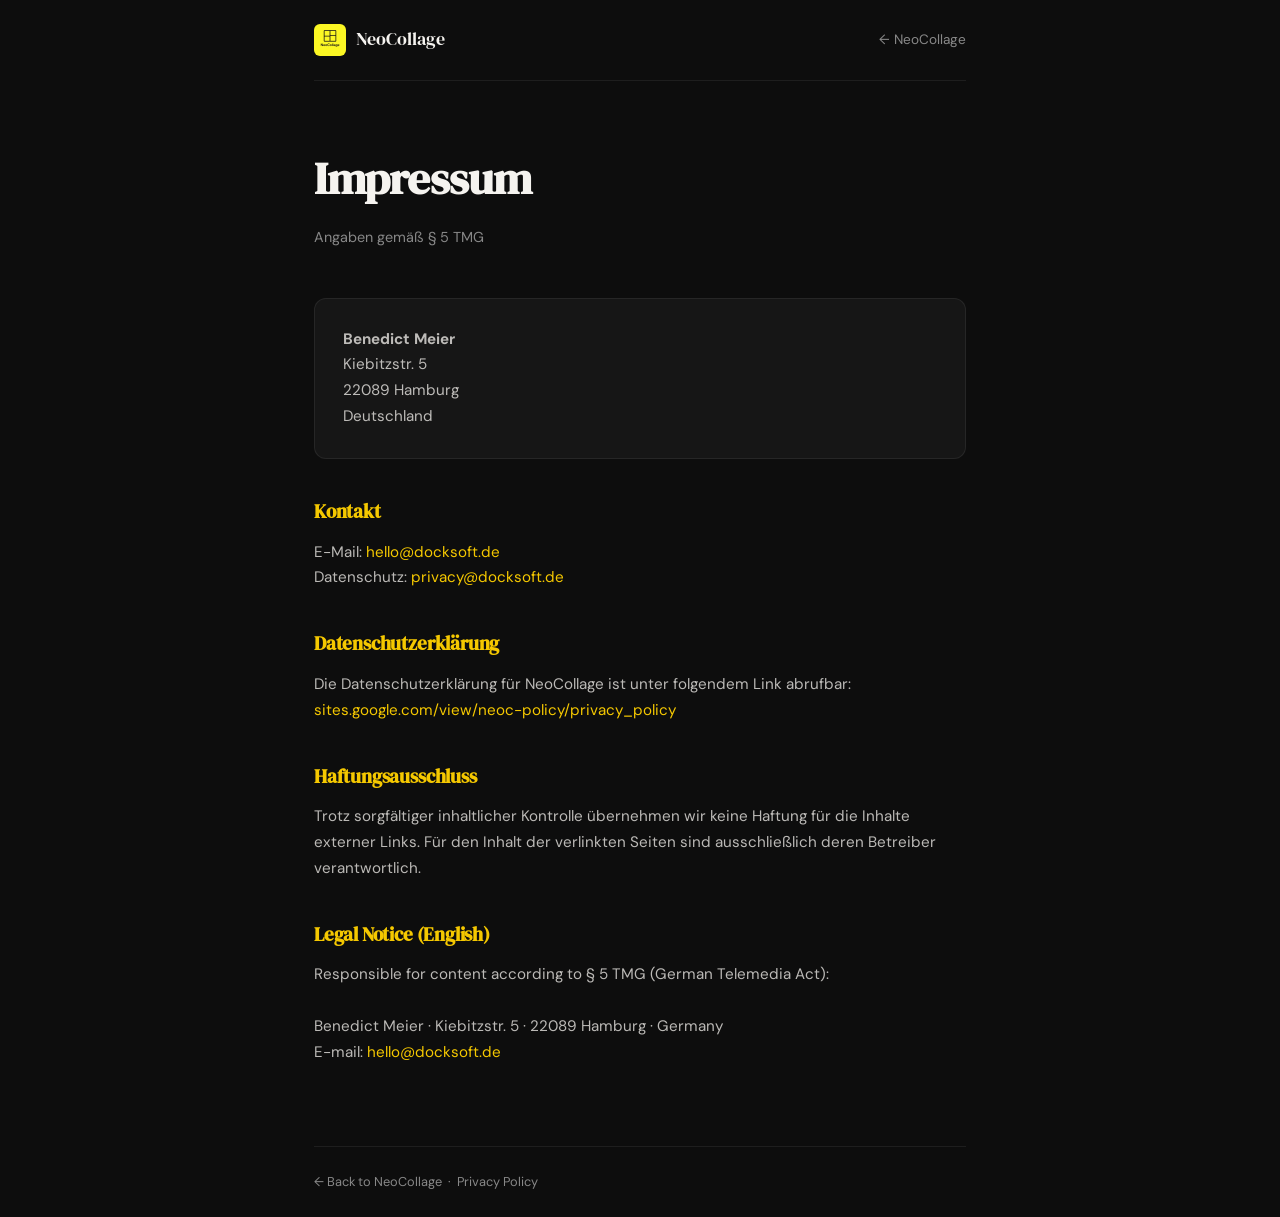
==== impressum.html @ cfe40e35 "Initial deploy" ====
<!DOCTYPE html>
<html lang="de">
<head>
  <meta charset="UTF-8" />
  <meta name="viewport" content="width=device-width, initial-scale=1.0" />
  <title>Impressum – NeoCollage / Docksoft</title>
  <link rel="icon" href="assets/icon.png" />
  <link rel="preconnect" href="https://fonts.googleapis.com" />
  <link rel="preconnect" href="https://fonts.gstatic.com" crossorigin />
  <link href="https://fonts.googleapis.com/css2?family=DM+Serif+Display:ital@0;1&family=DM+Sans:wght@300;400;500;600&display=swap" rel="stylesheet" />
  <style>
    :root {
      --black: #0d0d0d; --white: #f5f3ef; --yellow: #f5c800;
      --gray: #888; --card-bg: #161616; --border: rgba(255,255,255,0.07);
    }
    *, *::before, *::after { box-sizing: border-box; margin: 0; padding: 0; }
    body {
      background: var(--black); color: var(--white);
      font-family: 'DM Sans', sans-serif; line-height: 1.7;
    }
    .container { max-width: 700px; margin: 0 auto; padding: 0 24px; }
    nav {
      padding: 24px 0; display: flex; align-items: center;
      justify-content: space-between; border-bottom: 1px solid var(--border);
    }
    .nav-brand { display: flex; align-items: center; gap: 10px; text-decoration: none; color: var(--white); }
    .nav-brand img { width: 32px; height: 32px; border-radius: 6px; }
    .nav-brand span { font-family: 'DM Serif Display', serif; font-size: 1.1rem; }
    .back-link { font-size: 0.85rem; color: var(--gray); text-decoration: none; }
    .back-link:hover { color: var(--white); }
    main { padding: 60px 0 80px; }
    h1 {
      font-family: 'DM Serif Display', serif;
      font-size: clamp(2rem, 4vw, 2.8rem);
      letter-spacing: -0.02em;
      margin-bottom: 8px;
    }
    .subtitle { color: var(--gray); font-size: 0.9rem; margin-bottom: 48px; }
    h2 {
      font-family: 'DM Serif Display', serif;
      font-size: 1.2rem; color: var(--yellow);
      margin: 36px 0 12px;
      letter-spacing: -0.01em;
    }
    p, address { font-size: 0.95rem; color: rgba(245,243,239,0.75); font-style: normal; }
    a { color: var(--yellow); text-decoration: none; }
    a:hover { text-decoration: underline; }
    .card {
      background: var(--card-bg); border: 1px solid var(--border);
      border-radius: 12px; padding: 28px; margin-top: 12px;
    }
    footer {
      border-top: 1px solid var(--border);
      padding: 24px 0; font-size: 0.8rem; color: var(--gray);
    }
    footer a { color: var(--gray); }
    footer a:hover { color: var(--white); }
  </style>
</head>
<body>
  <div class="container">
    <nav>
      <a class="nav-brand" href="/">
        <img src="assets/neocollage-icon.png" alt="NeoCollage" />
        <span>NeoCollage</span>
      </a>
      <a class="back-link" href="/">← NeoCollage</a>
    </nav>

    <main>
      <h1>Impressum</h1>
      <p class="subtitle">Angaben gemäß § 5 TMG</p>

      <div class="card">
        <address>
          <strong>Benedict Meier</strong><br />
          Kiebitzstr. 5<br />
          22089 Hamburg<br />
          Deutschland
        </address>
      </div>

      <h2>Kontakt</h2>
      <p>
        E-Mail: <a href="mailto:hello@docksoft.de">hello@docksoft.de</a><br />
        Datenschutz: <a href="mailto:privacy@docksoft.de">privacy@docksoft.de</a>
      </p>

      <h2>Datenschutzerklärung</h2>
      <p>
        Die Datenschutzerklärung für NeoCollage ist unter folgendem Link abrufbar:<br />
        <a href="https://sites.google.com/view/neoc-policy/privacy_policy" target="_blank" rel="noopener">
          sites.google.com/view/neoc-policy/privacy_policy
        </a>
      </p>

      <h2>Haftungsausschluss</h2>
      <p>
        Trotz sorgfältiger inhaltlicher Kontrolle übernehmen wir keine Haftung für die Inhalte
        externer Links. Für den Inhalt der verlinkten Seiten sind ausschließlich deren Betreiber
        verantwortlich.
      </p>

      <h2>Legal Notice (English)</h2>
      <p>
        Responsible for content according to § 5 TMG (German Telemedia Act):<br /><br />
        Benedict Meier · Kiebitzstr. 5 · 22089 Hamburg · Germany<br />
        E-mail: <a href="mailto:hello@docksoft.de">hello@docksoft.de</a>
      </p>
    </main>

    <footer>
      <a href="/">← Back to NeoCollage</a> &nbsp;·&nbsp;
      <a href="https://sites.google.com/view/neoc-policy/privacy_policy" target="_blank" rel="noopener">Privacy Policy</a>
    </footer>
  </div>
</body>
</html>
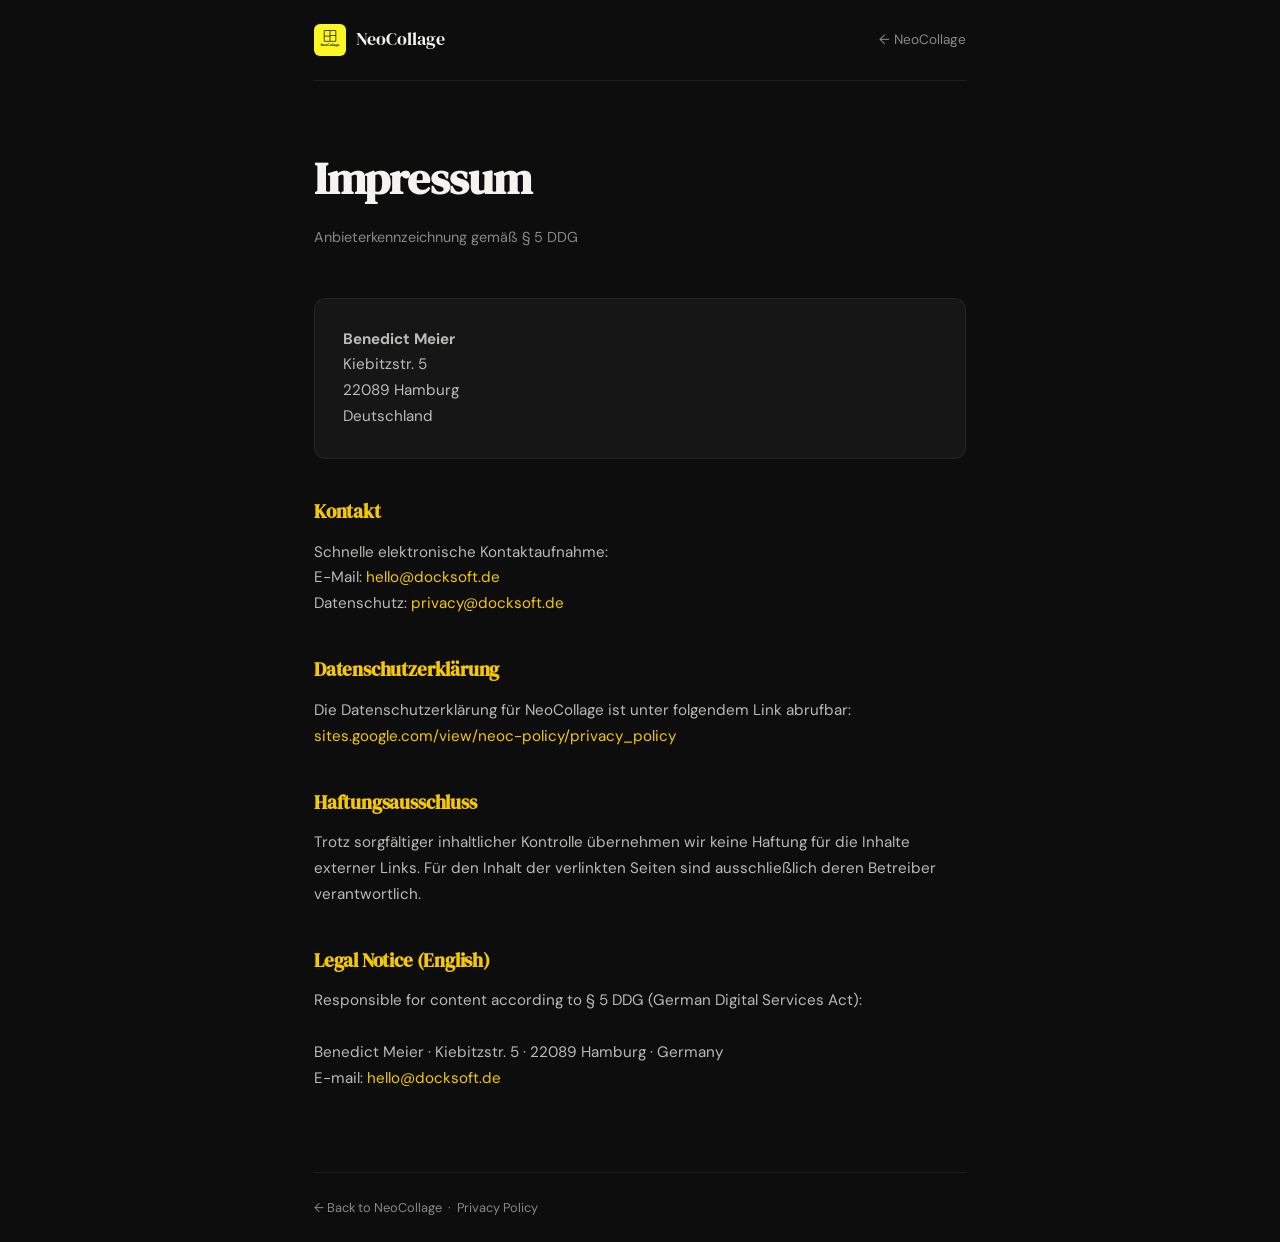
==== commit 60cf0bc8: "Fix cross-browser CSS issues and update Impressum - nav-badge: display inline-flex + line-height 1 (" ====
--- a/impressum.html
+++ b/impressum.html
@@ -3,6 +3,7 @@
 <head>
   <meta charset="UTF-8" />
   <meta name="viewport" content="width=device-width, initial-scale=1.0" />
+  <meta name="robots" content="noindex, nofollow" />
   <title>Impressum – NeoCollage / Docksoft</title>
   <link rel="icon" href="assets/icon.png" />
   <link rel="preconnect" href="https://fonts.googleapis.com" />
@@ -69,7 +70,7 @@
 
     <main>
       <h1>Impressum</h1>
-      <p class="subtitle">Angaben gemäß § 5 TMG</p>
+      <p class="subtitle">Anbieterkennzeichnung gemäß § 5 DDG</p>
 
       <div class="card">
         <address>
@@ -82,6 +83,7 @@
 
       <h2>Kontakt</h2>
       <p>
+        Schnelle elektronische Kontaktaufnahme:<br />
         E-Mail: <a href="mailto:hello@docksoft.de">hello@docksoft.de</a><br />
         Datenschutz: <a href="mailto:privacy@docksoft.de">privacy@docksoft.de</a>
       </p>
@@ -103,7 +105,7 @@
 
       <h2>Legal Notice (English)</h2>
       <p>
-        Responsible for content according to § 5 TMG (German Telemedia Act):<br /><br />
+        Responsible for content according to § 5 DDG (German Digital Services Act):<br /><br />
         Benedict Meier · Kiebitzstr. 5 · 22089 Hamburg · Germany<br />
         E-mail: <a href="mailto:hello@docksoft.de">hello@docksoft.de</a>
       </p>
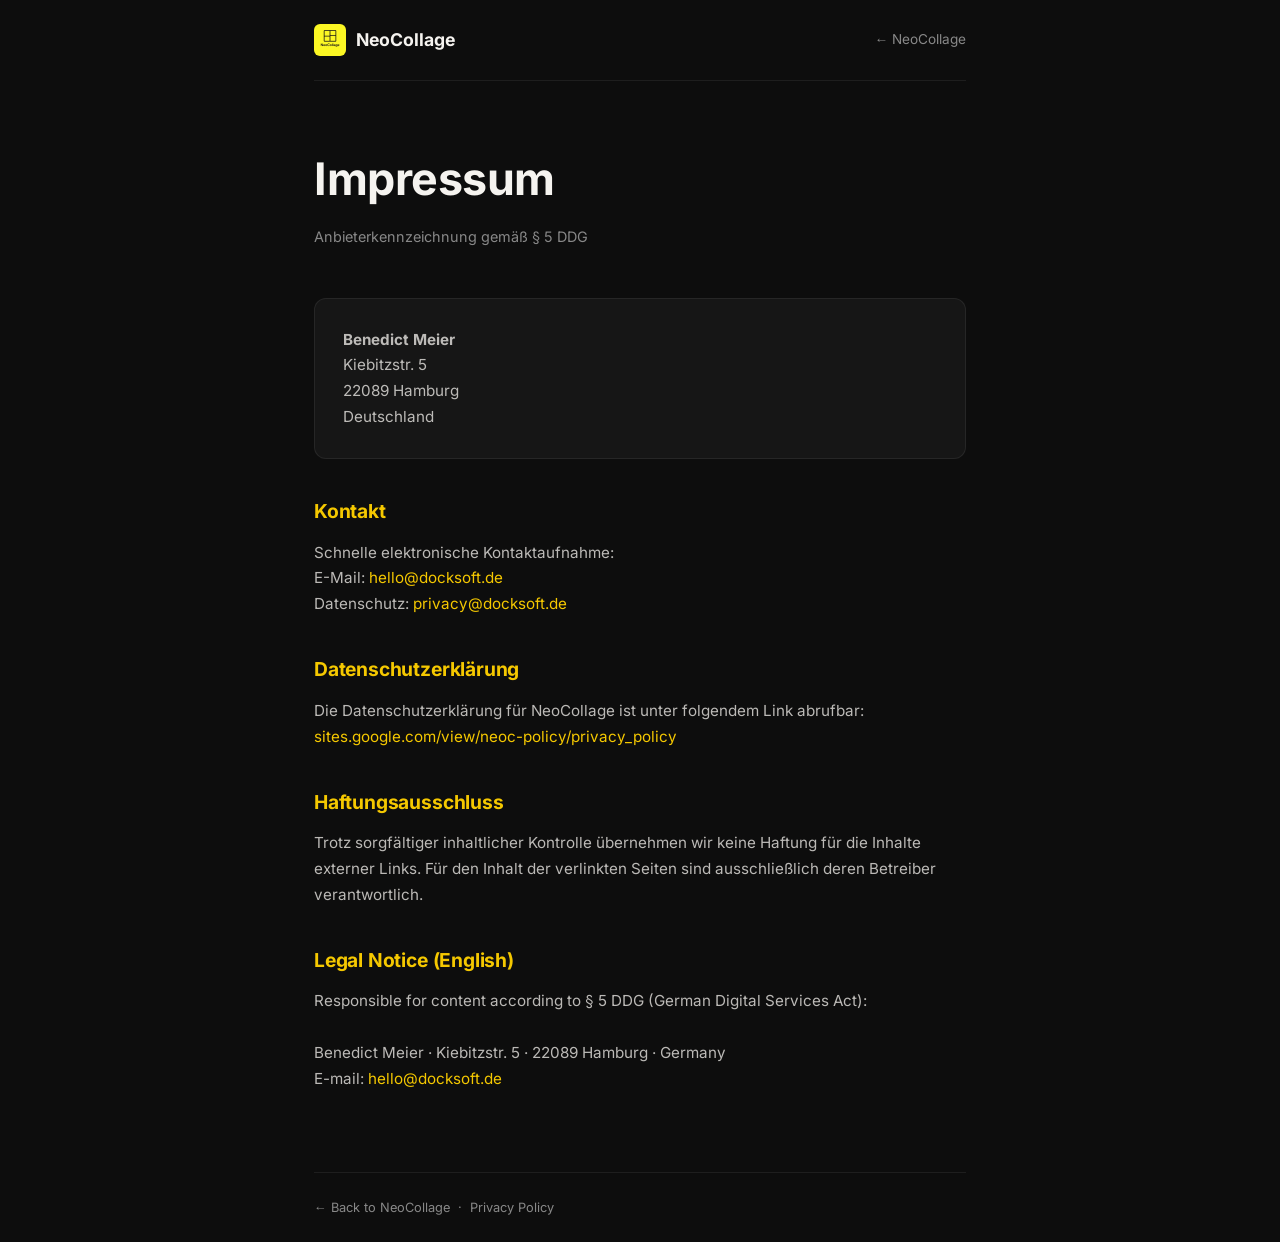
==== commit 1b550a62: "Impressum auf Inter, die DM-Schriften entfernt Beim Aufräumen fiel auf, dass das Impressum die DM-Sc" ====
--- a/impressum.html
+++ b/impressum.html
@@ -6,9 +6,7 @@
   <meta name="robots" content="noindex, nofollow" />
   <title>Impressum – NeoCollage / Docksoft</title>
   <link rel="icon" href="assets/icon.png" />
-  <link rel="preconnect" href="https://fonts.googleapis.com" />
-  <link rel="preconnect" href="https://fonts.gstatic.com" crossorigin />
-  <link href="https://fonts.googleapis.com/css2?family=DM+Serif+Display:ital@0;1&family=DM+Sans:wght@300;400;500;600&display=swap" rel="stylesheet" />
+  <link rel="stylesheet" href="assets/fonts/fonts.css" />
   <style>
     :root {
       --black: #0d0d0d; --white: #f5f3ef; --yellow: #f5c800;
@@ -17,7 +15,7 @@
     *, *::before, *::after { box-sizing: border-box; margin: 0; padding: 0; }
     body {
       background: var(--black); color: var(--white);
-      font-family: 'DM Sans', sans-serif; line-height: 1.7;
+      font-family: 'Inter', sans-serif; line-height: 1.7;
     }
     .container { max-width: 700px; margin: 0 auto; padding: 0 24px; }
     nav {
@@ -26,21 +24,23 @@
     }
     .nav-brand { display: flex; align-items: center; gap: 10px; text-decoration: none; color: var(--white); }
     .nav-brand img { width: 32px; height: 32px; border-radius: 6px; }
-    .nav-brand span { font-family: 'DM Serif Display', serif; font-size: 1.1rem; }
+    .nav-brand span { font-family: 'Inter', sans-serif; font-weight: 700; font-size: 1.1rem; }
     .back-link { font-size: 0.85rem; color: var(--gray); text-decoration: none; }
     .back-link:hover { color: var(--white); }
     main { padding: 60px 0 80px; }
     h1 {
-      font-family: 'DM Serif Display', serif;
+      font-family: 'Inter', sans-serif;
       font-size: clamp(2rem, 4vw, 2.8rem);
-      letter-spacing: -0.02em;
+      font-weight: 700;
+      letter-spacing: -0.01em;
       margin-bottom: 8px;
     }
     .subtitle { color: var(--gray); font-size: 0.9rem; margin-bottom: 48px; }
     h2 {
-      font-family: 'DM Serif Display', serif;
+      font-family: 'Inter', sans-serif;
       font-size: 1.2rem; color: var(--yellow);
       margin: 36px 0 12px;
+      font-weight: 700;
       letter-spacing: -0.01em;
     }
     p, address { font-size: 0.95rem; color: rgba(245,243,239,0.75); font-style: normal; }
--- a/assets/fonts/fonts.css
+++ b/assets/fonts/fonts.css
@@ -0,0 +1,22 @@
+/* Inter als variable Schrift, zwei Subsets — dieselben Dateien, die auch die
+   Play-Store-Assets tragen. Ein einziger Schnitt fuer die ganze Seite:
+   Ueberschriften 700, Fliesstext 400, wie die Wortmarke der Feature-Grafik.
+   Die Schnitte 400 und 700 von Google Fonts sind bitgleich mit der Variable-
+   Datei, deshalb ein Block mit font-weight: 100 900 statt mehrerer.
+   Lizenz: OFL-Inter.txt daneben. */
+@font-face {
+  font-family: 'Inter';
+  font-style: normal;
+  font-weight: 100 900;
+  font-display: swap;
+  src: url(inter-latin.woff2) format('woff2');
+  unicode-range: U+0000-00FF, U+0131, U+0152-0153, U+02BB-02BC, U+02C6, U+02DA, U+02DC, U+0304, U+0308, U+0329, U+2000-206F, U+2074, U+20AC, U+2122, U+2191, U+2193, U+2212, U+2215, U+FEFF, U+FFFD;
+}
+@font-face {
+  font-family: 'Inter';
+  font-style: normal;
+  font-weight: 100 900;
+  font-display: swap;
+  src: url(inter-latin-ext.woff2) format('woff2');
+  unicode-range: U+0100-02BA, U+02BD-02C5, U+02C7-02CC, U+02CE-02D7, U+02DD-02FF, U+0304, U+0308, U+0329, U+1D00-1DBF, U+1E00-1E9F, U+1EF2-1EFF, U+2020, U+20A0-20AB, U+20AD-20C0, U+2113, U+2C60-2C7F, U+A720-A7FF;
+}
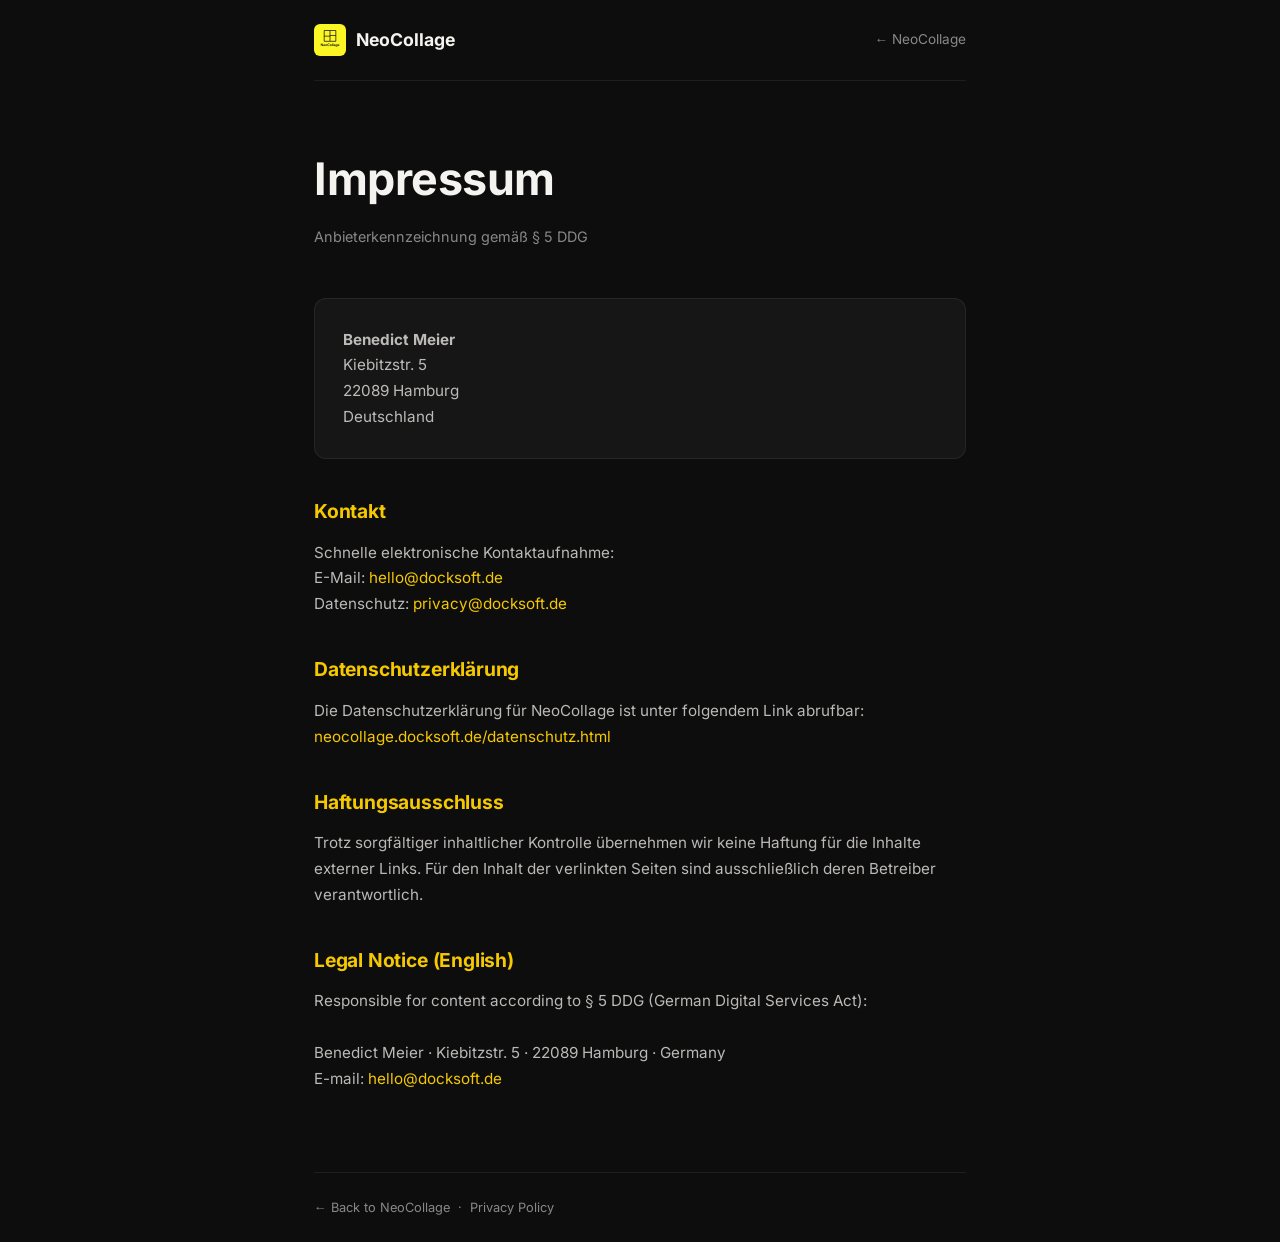
==== commit 174821b9: "Eigene Datenschutzerklärung statt Google Sites datenschutz.html (DE + EN) ersetzt die Erklärung auf " ====
--- a/impressum.html
+++ b/impressum.html
@@ -91,8 +91,8 @@
       <h2>Datenschutzerklärung</h2>
       <p>
         Die Datenschutzerklärung für NeoCollage ist unter folgendem Link abrufbar:<br />
-        <a href="https://sites.google.com/view/neoc-policy/privacy_policy" target="_blank" rel="noopener">
-          sites.google.com/view/neoc-policy/privacy_policy
+        <a href="datenschutz.html">
+          neocollage.docksoft.de/datenschutz.html
         </a>
       </p>
 
@@ -113,7 +113,7 @@
 
     <footer>
       <a href="/">← Back to NeoCollage</a> &nbsp;·&nbsp;
-      <a href="https://sites.google.com/view/neoc-policy/privacy_policy" target="_blank" rel="noopener">Privacy Policy</a>
+      <a href="datenschutz.html">Privacy Policy</a>
     </footer>
   </div>
 </body>
